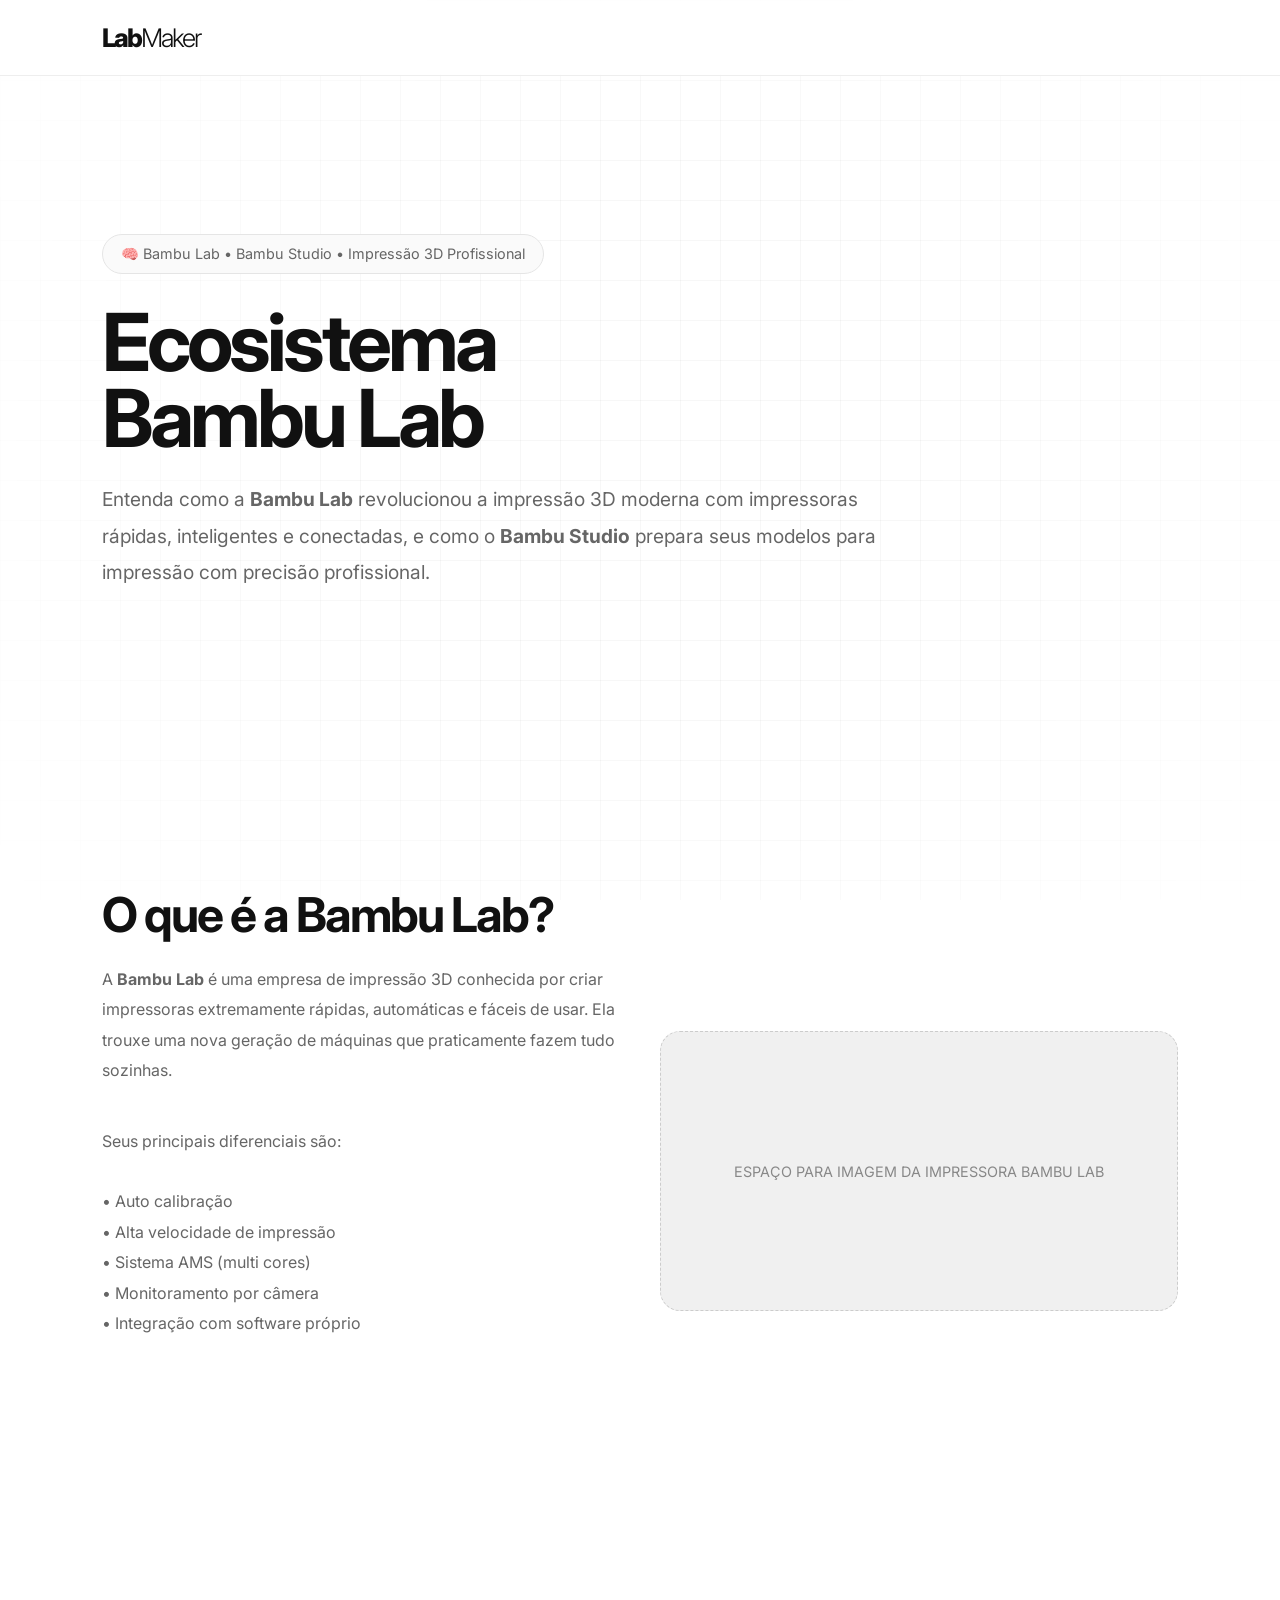
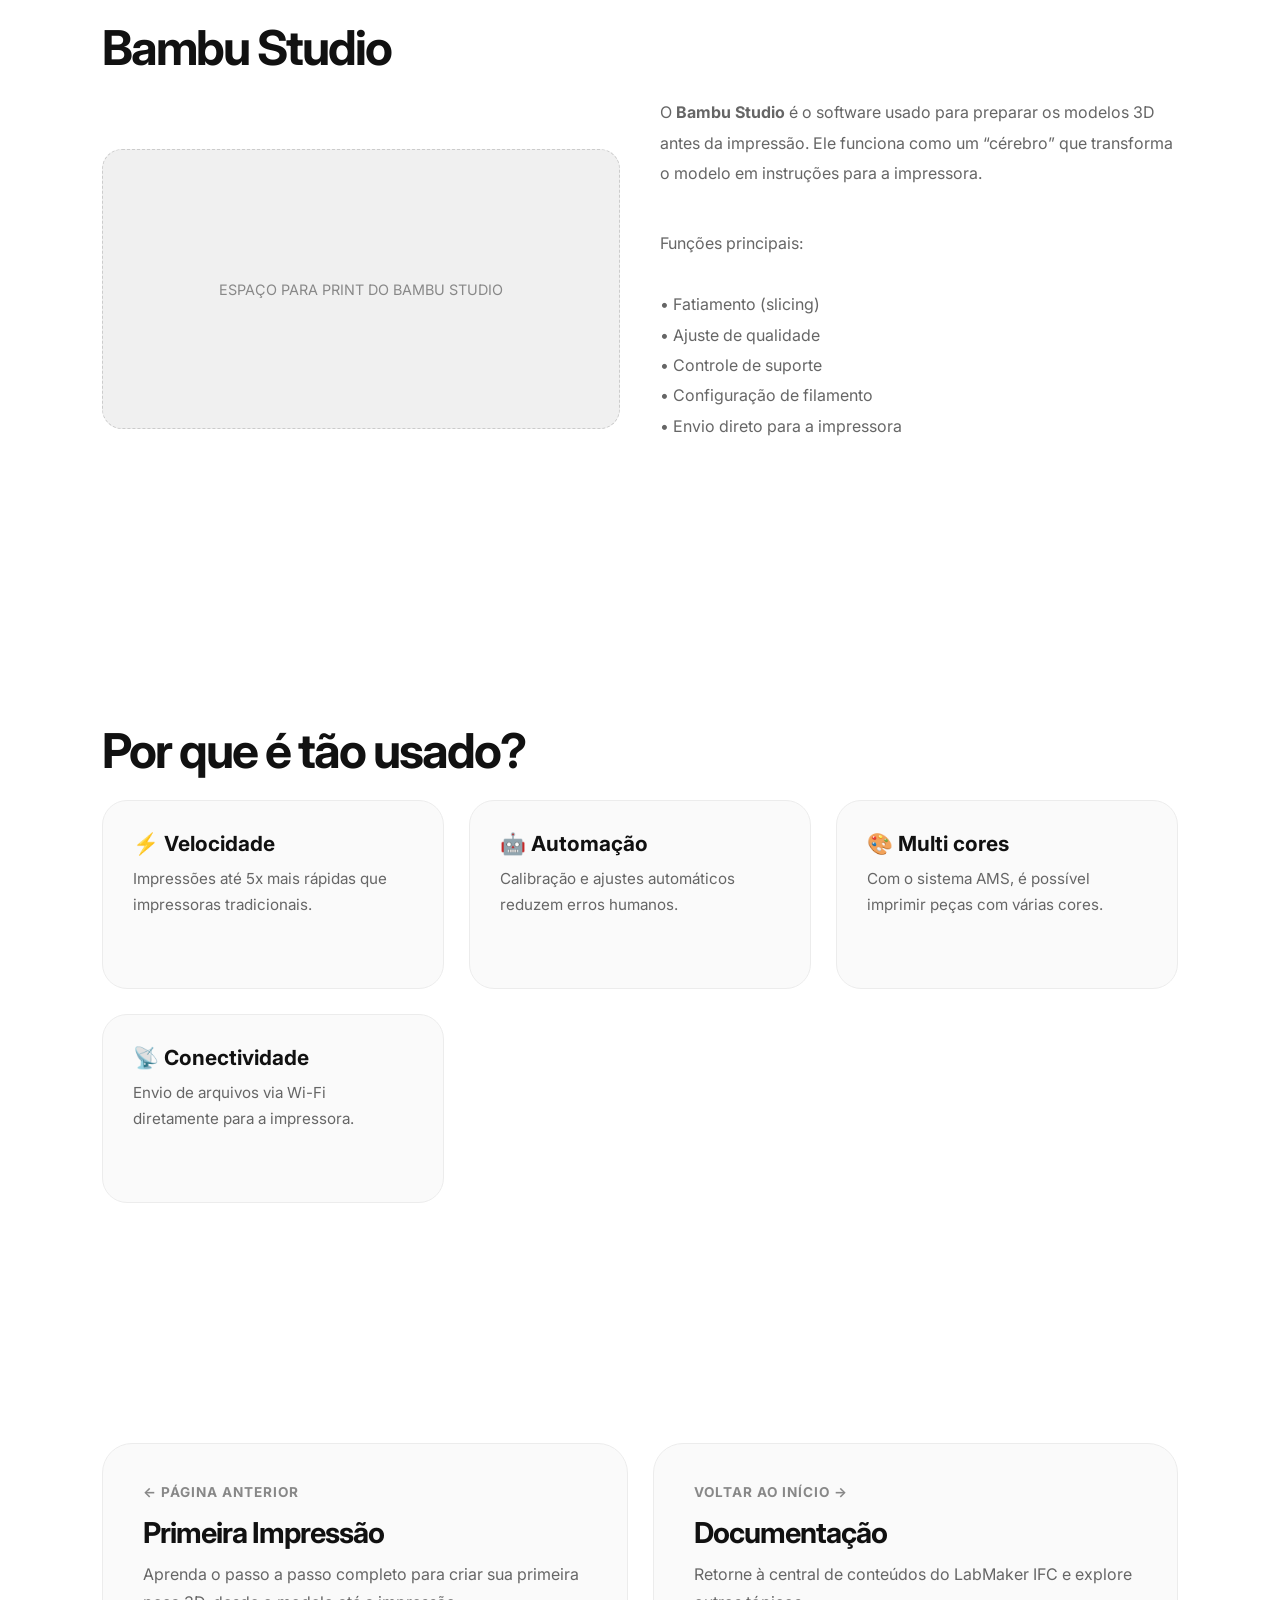
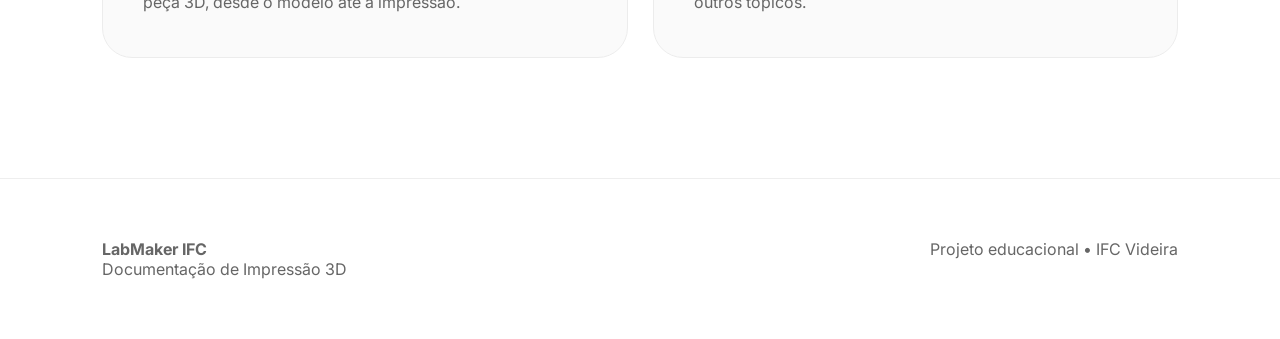
==== bambu-lab.html @ 79b23fcf "correções no labmaker" ====
<!doctype html>
<html lang="pt-BR">
  <head>
    <meta charset="UTF-8" />
    <meta name="viewport" content="width=device-width, initial-scale=1.0" />

    <title>Bambu Lab & Bambu Studio • Impressão 3D</title>

    <link rel="preconnect" href="https://fonts.googleapis.com" />
    <link rel="preconnect" href="https://fonts.gstatic.com" crossorigin />

    <link
      href="https://fonts.googleapis.com/css2?family=Inter:wght@300;400;500;600;700;800&display=swap"
      rel="stylesheet"
    />

    <style>
      * {
        margin: 0;
        padding: 0;
        box-sizing: border-box;
      }
      body {
        font-family: "Inter", sans-serif;
        background: #fff;
        color: #111;
        overflow-x: hidden;
      }

      .bg-grid {
        position: fixed;
        inset: 0;
        z-index: -2;
        background-image:
          linear-gradient(rgba(0, 0, 0, 0.03) 1px, transparent 1px),
          linear-gradient(90deg, rgba(0, 0, 0, 0.03) 1px, transparent 1px);
        background-size: 40px 40px;
        mask-image: radial-gradient(
          circle at center,
          black 35%,
          transparent 100%
        );
      }

      nav {
        position: fixed;
        top: 0;
        left: 0;
        width: 100%;
        padding: 22px 8%;
        display: flex;
        justify-content: space-between;
        align-items: center;
        background: rgba(255, 255, 255, 0.7);
        backdrop-filter: blur(12px);
        border-bottom: 1px solid #eee;
        z-index: 1000;
      }

      .logo {
        font-size: 1.6rem;
        font-weight: 800;
        letter-spacing: -2px;
      }

      .hero {
        min-height: 85vh;
        padding: 180px 8% 120px;
        display: flex;
        align-items: center;
      }

      .hero h1 {
        font-size: 5rem;
        line-height: 0.95;
        letter-spacing: -4px;
        margin-bottom: 25px;
      }

      .hero p {
        max-width: 800px;
        color: #666;
        line-height: 1.9;
        font-size: 1.2rem;
      }

      .tag {
        display: inline-flex;
        gap: 10px;
        padding: 10px 18px;
        border: 1px solid #e5e5e5;
        border-radius: 999px;
        margin-bottom: 30px;
        background: #fafafa;
        color: #666;
        font-size: 0.9rem;
      }

      .section {
        padding: 120px 8%;
      }

      .section h2 {
        font-size: 3rem;
        letter-spacing: -2px;
        margin-bottom: 20px;
      }

      .section p {
        color: #666;
        line-height: 1.9;
        max-width: 900px;
        margin-bottom: 40px;
      }

      .grid {
        display: grid;
        grid-template-columns: repeat(auto-fit, minmax(300px, 1fr));
        gap: 25px;
      }

      .card {
        padding: 30px;
        border-radius: 25px;
        background: #fafafa;
        border: 1px solid #ececec;
        transition: 0.3s;
      }

      .card:hover {
        transform: translateY(-6px);
        background: #fff;
        box-shadow: 0 15px 40px rgba(0, 0, 0, 0.05);
      }

      .card h3 {
        margin-bottom: 10px;
        font-size: 1.3rem;
      }

      .card p {
        color: #666;
        line-height: 1.7;
        font-size: 0.95rem;
      }

      .image-box {
        width: 100%;
        height: 280px;
        border-radius: 20px;
        background: #f0f0f0;
        border: 1px dashed #ccc;
        display: flex;
        align-items: center;
        justify-content: center;
        color: #888;
        margin: 25px 0;
        font-size: 0.9rem;
      }

      .split {
        display: grid;
        grid-template-columns: 1fr 1fr;
        gap: 40px;
        align-items: center;
      }

      /* ===== NAVIGATION SECTION ===== */

      .doc-navigation {
        padding: 120px 8%;
      }

      .nav-grid {
        display: grid;
        grid-template-columns: 1fr 1fr;
        gap: 25px;
      }

      .nav-card {
        padding: 40px;
        border-radius: 30px;
        background: #fafafa;
        border: 1px solid #ececec;
        transition: 0.35s;
        display: block;
      }

      .nav-card:hover {
        transform: translateY(-8px);
        background: #fff;
        box-shadow: 0 15px 40px rgba(0, 0, 0, 0.05);
      }

      .nav-label {
        font-size: 0.85rem;
        color: #888;
        font-weight: 700;
        letter-spacing: 1px;
        display: block;
        margin-bottom: 15px;
      }

      .nav-card h3 {
        font-size: 1.8rem;
        letter-spacing: -1px;
        margin-bottom: 10px;
      }

      .nav-card p {
        color: #666;
        line-height: 1.8;
      }

      a.nav-card {
        text-decoration: none;
        color: inherit;
      }

      footer {
        padding: 60px 8%;
        border-top: 1px solid #eee;
        color: #666;
        display: flex;
        justify-content: space-between;
        flex-wrap: wrap;
        gap: 20px;
      }

      @media (max-width: 900px) {
        .hero h1 {
          font-size: 3.5rem;
        }
        .split {
          grid-template-columns: 1fr;
        }
      }

      .logo {
        font-size: 1.6rem;
        font-weight: 800;
        letter-spacing: -2px;
      }

      .logo span {
        font-weight: 300; /* ou 400 se quiser menos diferença */
      }

      a {
        text-decoration: none;
        color: inherit;
      }

      nav a:hover {
        color: #666;
      }
    </style>
  </head>

  <body>
    <div class="bg-grid"></div>

    <nav>
      <a href="index.html"><div class="logo">Lab<span>Maker</span></div></a>
    </nav>

    <!-- HERO -->
    <section class="hero">
      <div>
        <div class="tag">
          🧠 Bambu Lab • Bambu Studio • Impressão 3D Profissional
        </div>

        <h1>
          Ecosistema<br />
          Bambu Lab
        </h1>

        <p>
          Entenda como a <strong>Bambu Lab</strong> revolucionou a impressão 3D
          moderna com impressoras rápidas, inteligentes e conectadas, e como o
          <strong>Bambu Studio</strong> prepara seus modelos para impressão com
          precisão profissional.
        </p>
      </div>
    </section>

    <!-- BAMBU LAB -->
    <section class="section">
      <h2>O que é a Bambu Lab?</h2>

      <div class="split">
        <div>
          <p>
            A <strong>Bambu Lab</strong> é uma empresa de impressão 3D conhecida
            por criar impressoras extremamente rápidas, automáticas e fáceis de
            usar. Ela trouxe uma nova geração de máquinas que praticamente fazem
            tudo sozinhas.
          </p>

          <p>
            Seus principais diferenciais são:
            <br /><br />
            • Auto calibração<br />
            • Alta velocidade de impressão<br />
            • Sistema AMS (multi cores)<br />
            • Monitoramento por câmera<br />
            • Integração com software próprio
          </p>
        </div>

        <div class="image-box">ESPAÇO PARA IMAGEM DA IMPRESSORA BAMBU LAB</div>
      </div>
    </section>

    <!-- BAMBU STUDIO -->
    <section class="section">
      <h2>Bambu Studio</h2>

      <div class="split">
        <div class="image-box">ESPAÇO PARA PRINT DO BAMBU STUDIO</div>

        <div>
          <p>
            O <strong>Bambu Studio</strong> é o software usado para preparar os
            modelos 3D antes da impressão. Ele funciona como um “cérebro” que
            transforma o modelo em instruções para a impressora.
          </p>

          <p>
            Funções principais:
            <br /><br />
            • Fatiamento (slicing)<br />
            • Ajuste de qualidade<br />
            • Controle de suporte<br />
            • Configuração de filamento<br />
            • Envio direto para a impressora
          </p>
        </div>
      </div>
    </section>

    <!-- FEATURES -->
    <section class="section">
      <h2>Por que é tão usado?</h2>

      <div class="grid">
        <div class="card">
          <h3>⚡ Velocidade</h3>
          <p>Impressões até 5x mais rápidas que impressoras tradicionais.</p>
        </div>

        <div class="card">
          <h3>🤖 Automação</h3>
          <p>Calibração e ajustes automáticos reduzem erros humanos.</p>
        </div>

        <div class="card">
          <h3>🎨 Multi cores</h3>
          <p>Com o sistema AMS, é possível imprimir peças com várias cores.</p>
        </div>

        <div class="card">
          <h3>📡 Conectividade</h3>
          <p>Envio de arquivos via Wi-Fi diretamente para a impressora.</p>
        </div>
      </div>
    </section>
    <!-- NAVIGATION -->

    <section class="doc-navigation">
      <div class="nav-grid">
        <a href="primeira-impressao.html" class="nav-card">
          <span class="nav-label">← PÁGINA ANTERIOR</span>

          <h3>Primeira Impressão</h3>

          <p>
            Aprenda o passo a passo completo para criar sua primeira peça 3D,
            desde o modelo até a impressão.
          </p>
        </a>

        <a href="documentacao.html" class="nav-card">
          <span class="nav-label">VOLTAR AO INÍCIO →</span>

          <h3>Documentação</h3>

          <p>
            Retorne à central de conteúdos do LabMaker IFC e explore outros
            tópicos.
          </p>
        </a>
      </div>
    </section>

    <!-- FOOTER -->
    <footer>
      <div>
        <strong>LabMaker IFC</strong><br />
        Documentação de Impressão 3D
      </div>

      <div>Projeto educacional • IFC Videira</div>
    </footer>
  </body>
</html>
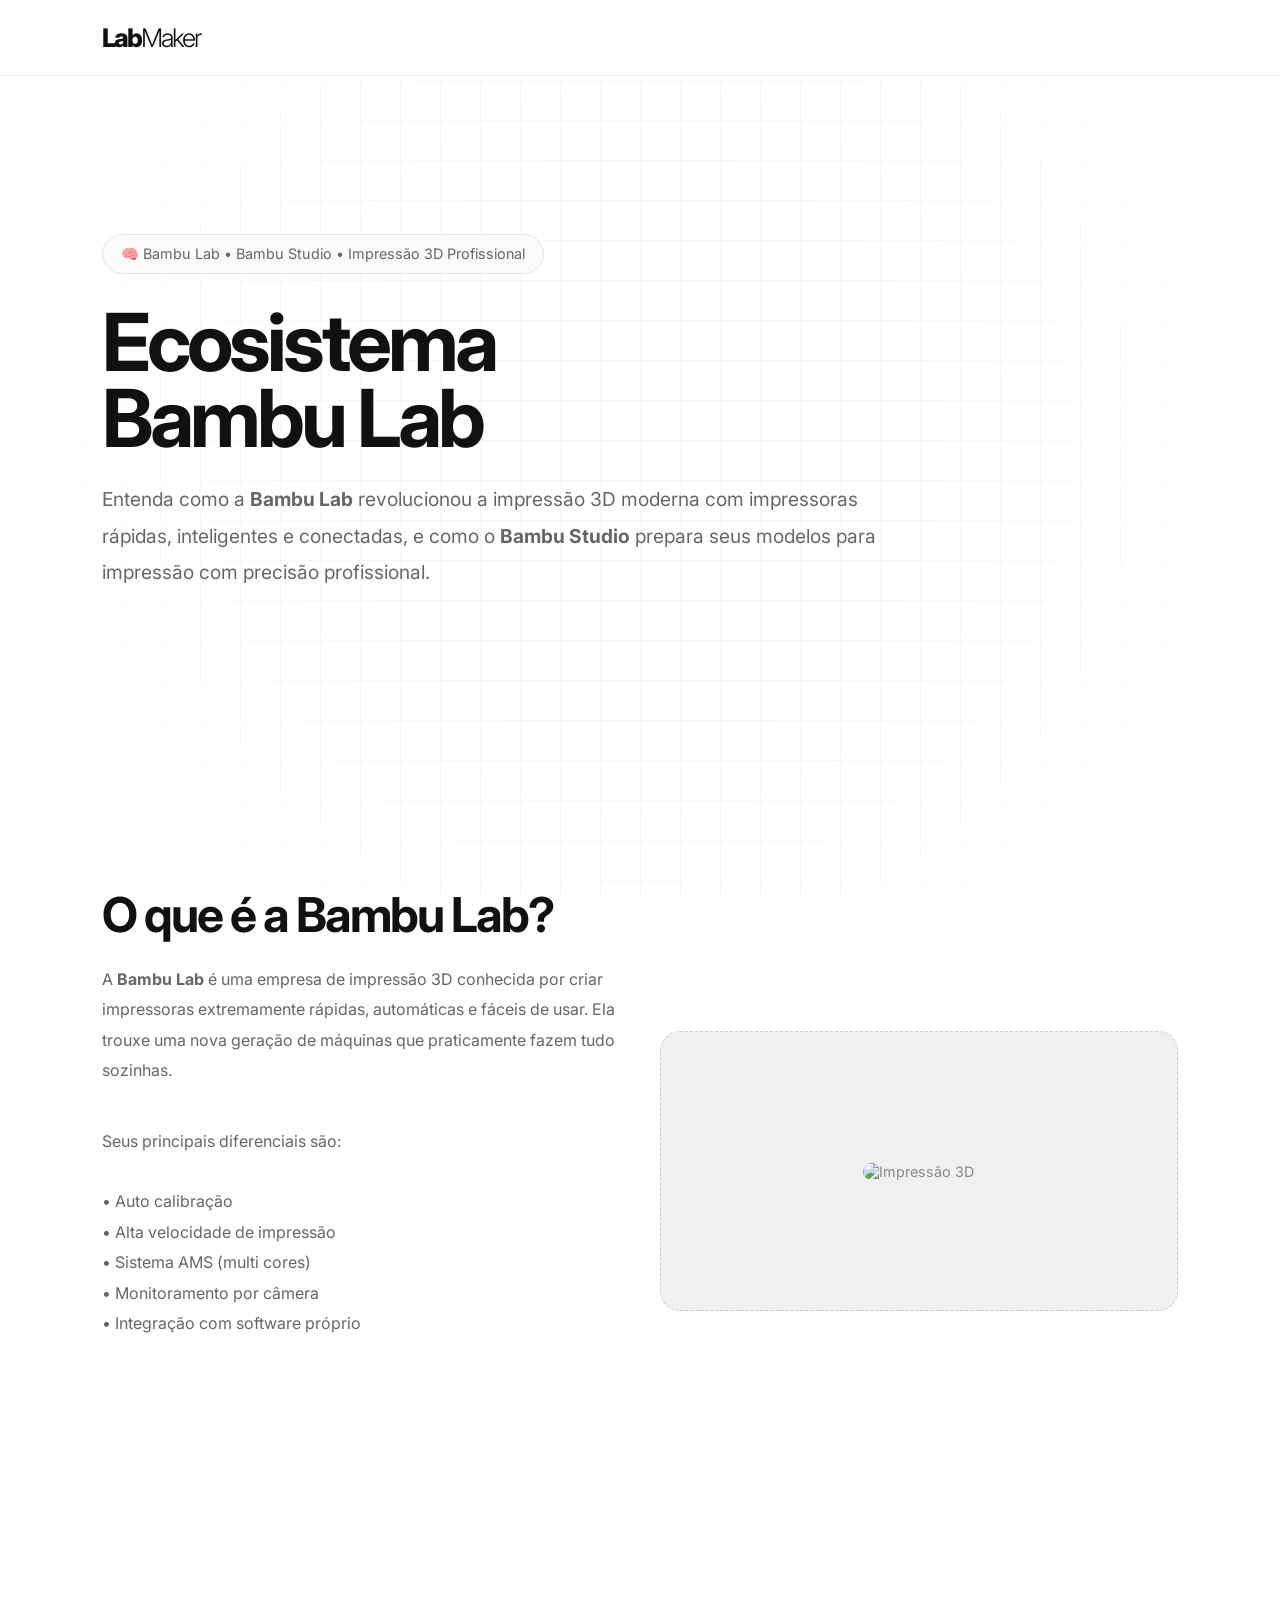
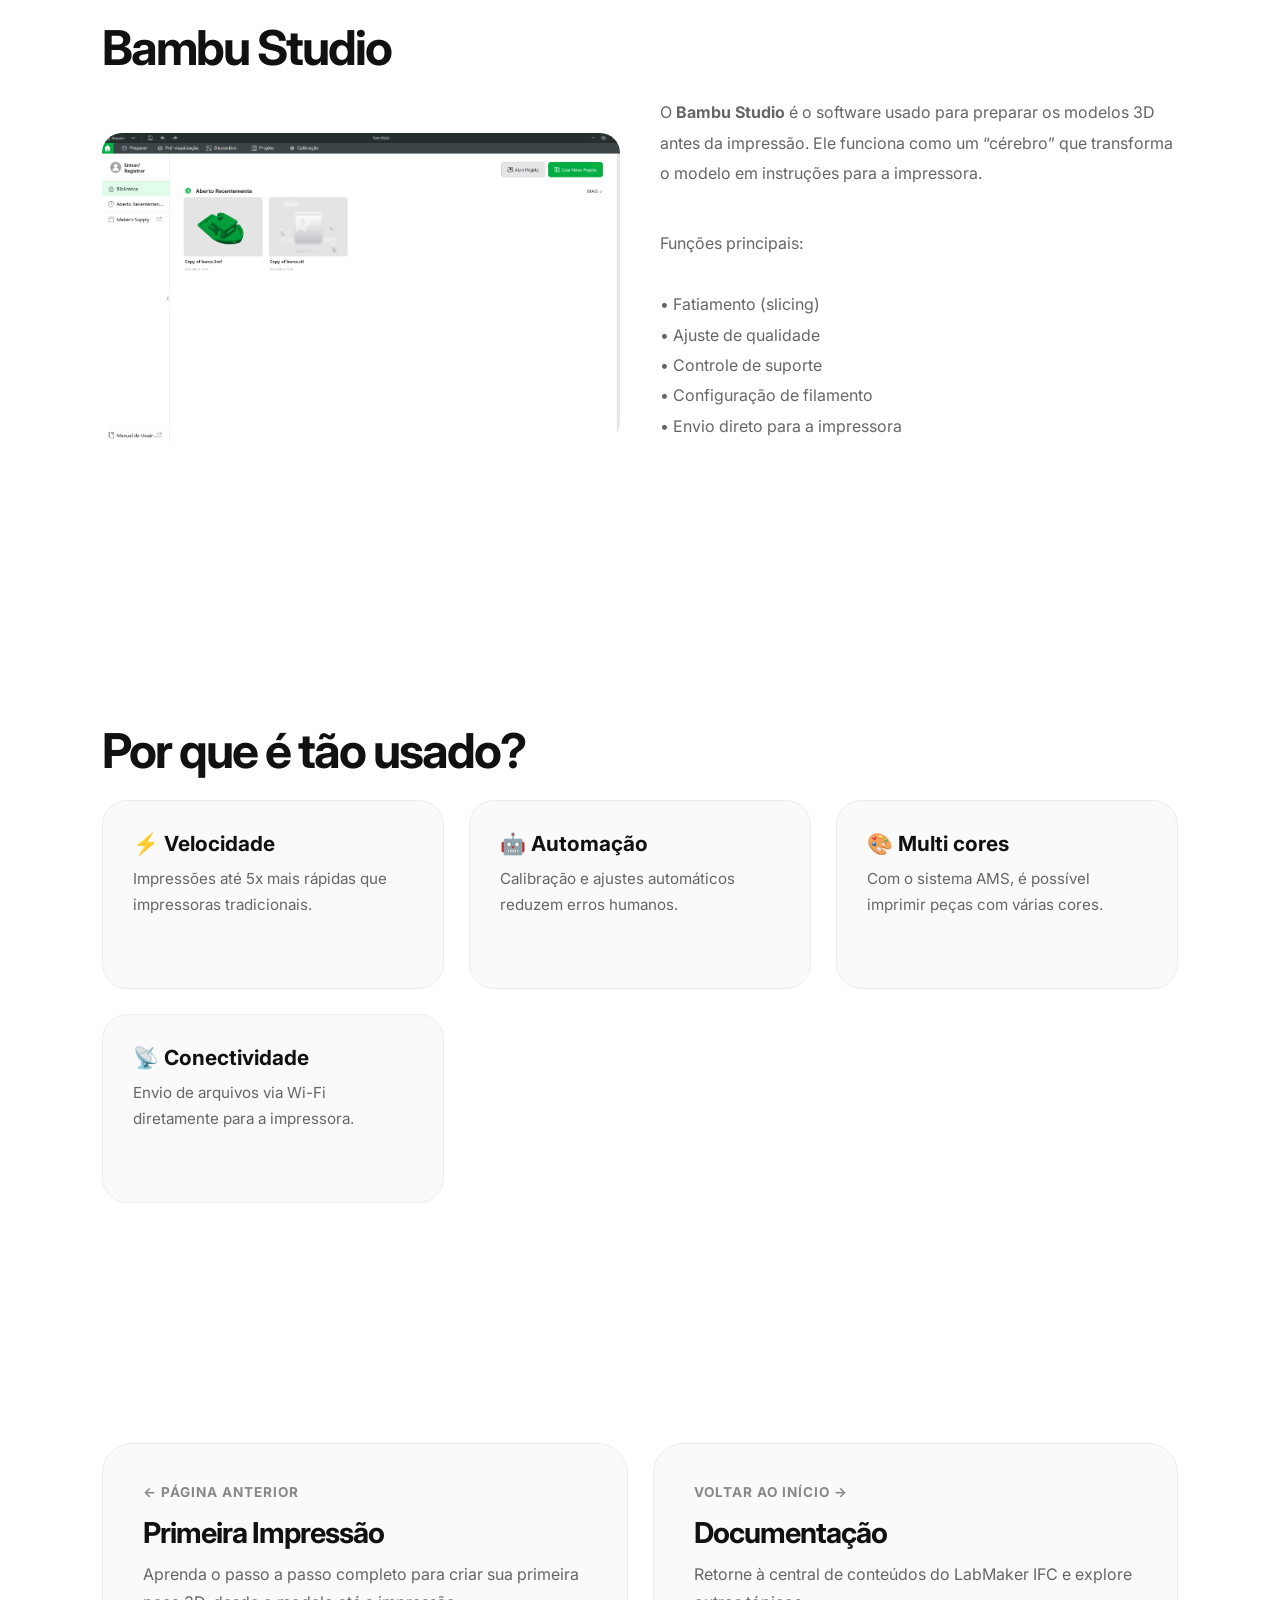
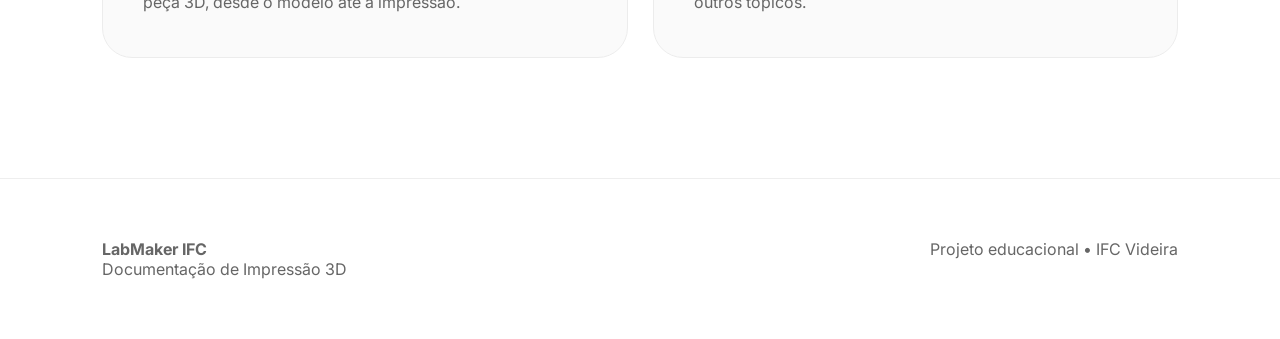
==== commit 06036865: "bambu-lab e primeira-impressao feitos" ====
--- a/bambu-lab.html
+++ b/bambu-lab.html
@@ -254,6 +254,12 @@
       nav a:hover {
         color: #666;
       }
+
+      img {
+        max-width: 100%;
+        border-radius: 20px;
+        object-fit: cover;
+      }
     </style>
   </head>
 
@@ -261,7 +267,9 @@
     <div class="bg-grid"></div>
 
     <nav>
-      <a href="index.html"><div class="logo">Lab<span>Maker</span></div></a>
+      <a href="index.html"
+        ><div class="logo">Lab<span>Maker</span></div></a
+      >
     </nav>
 
     <!-- HERO -->
@@ -309,7 +317,12 @@
           </p>
         </div>
 
-        <div class="image-box">ESPAÇO PARA IMAGEM DA IMPRESSORA BAMBU LAB</div>
+        <div class="image-box">
+          <img
+            src="https://portal.bblmw.com/x1/x1Series-main-bg-v1-sm.png?w=9000"
+            alt="Impressão 3D"
+          />
+        </div>
       </div>
     </section>
 
@@ -318,7 +331,7 @@
       <h2>Bambu Studio</h2>
 
       <div class="split">
-        <div class="image-box">ESPAÇO PARA PRINT DO BAMBU STUDIO</div>
+        <div><img src="assets/img/20.png" alt="Bambu Studio" /></div>
 
         <div>
           <p>
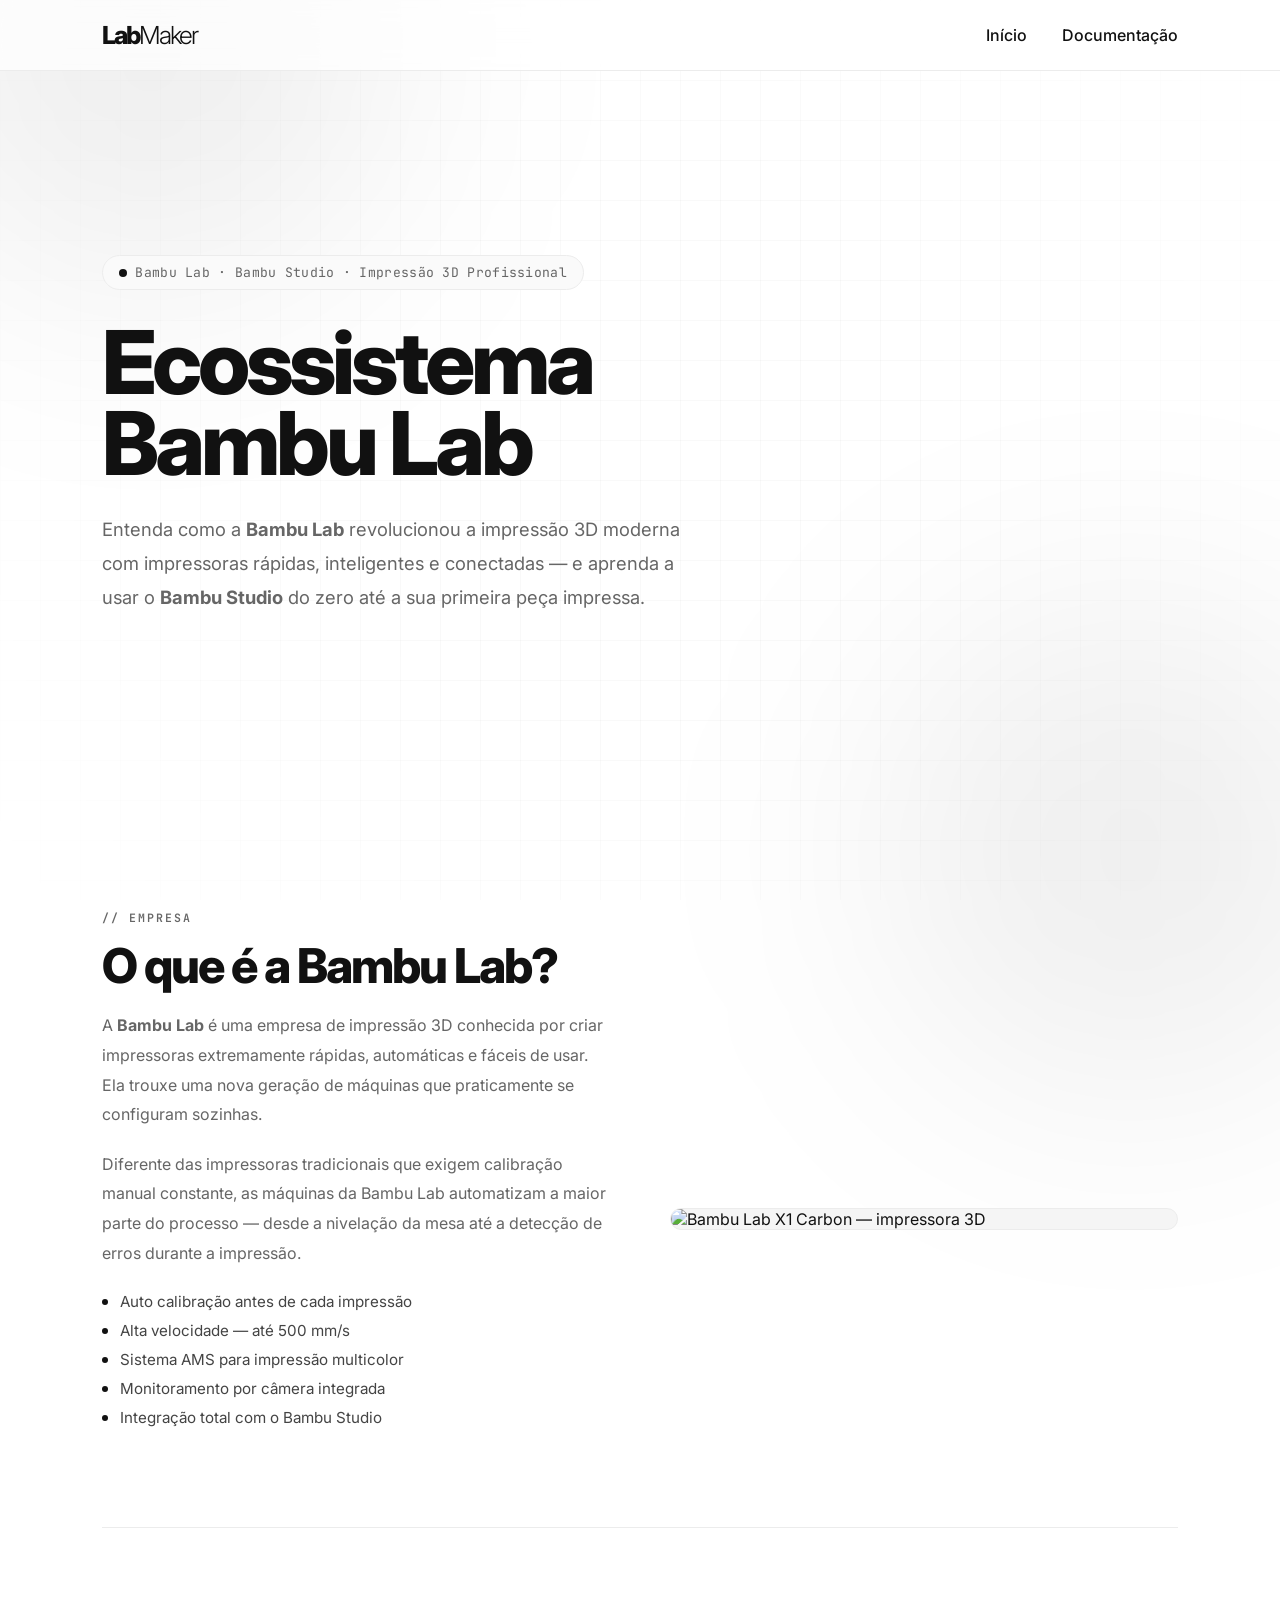
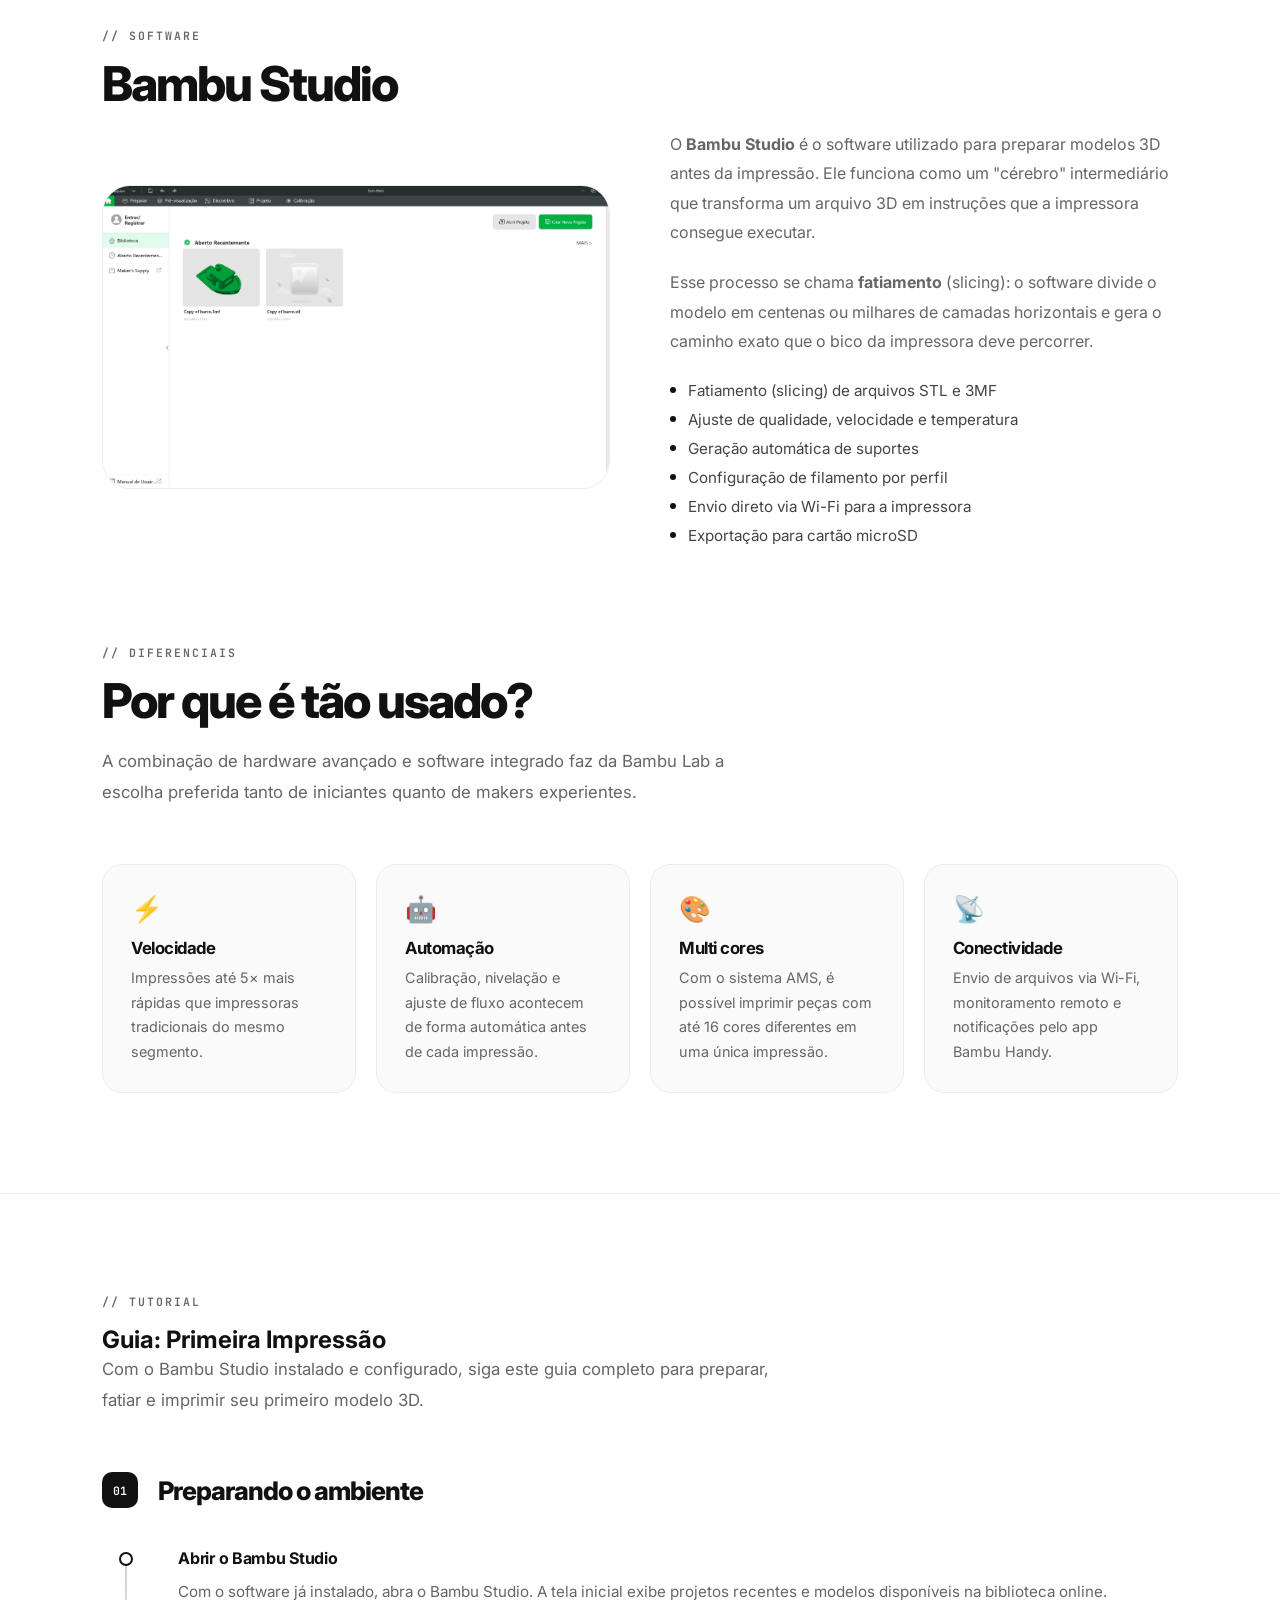
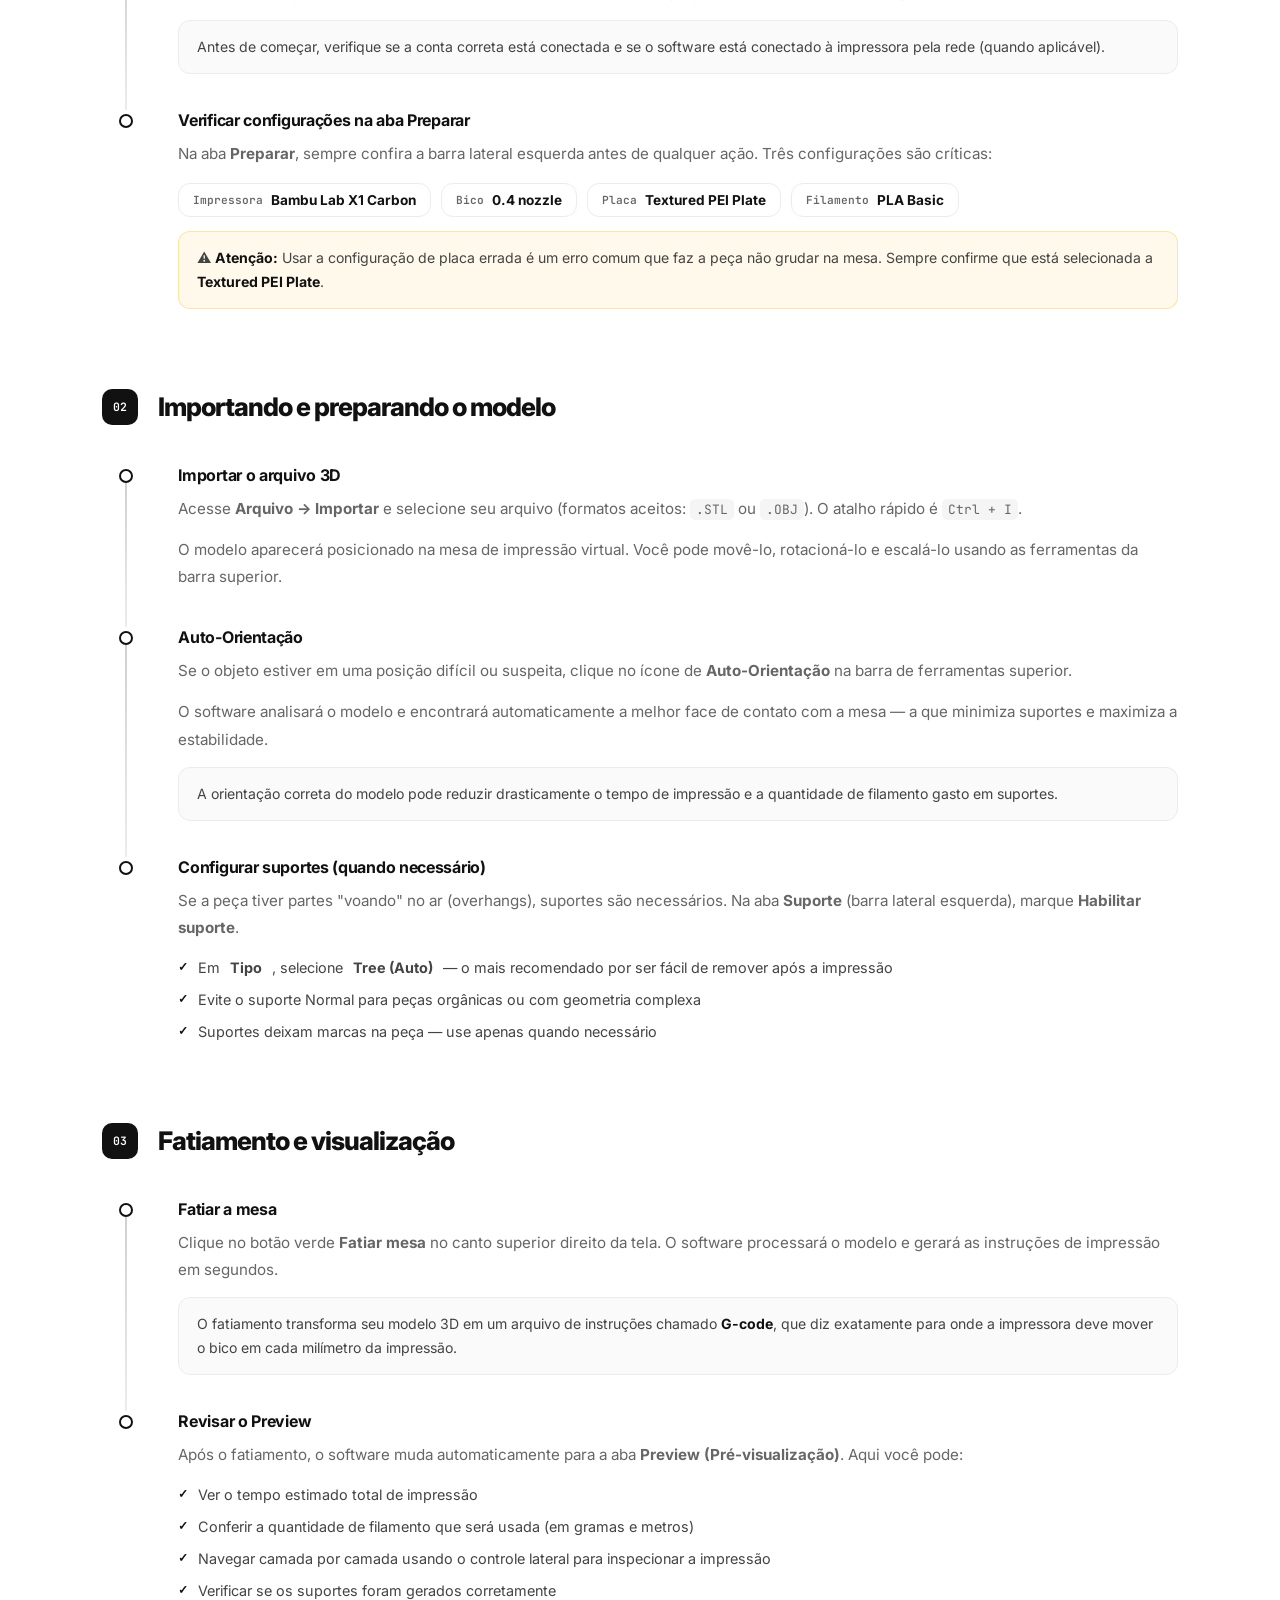
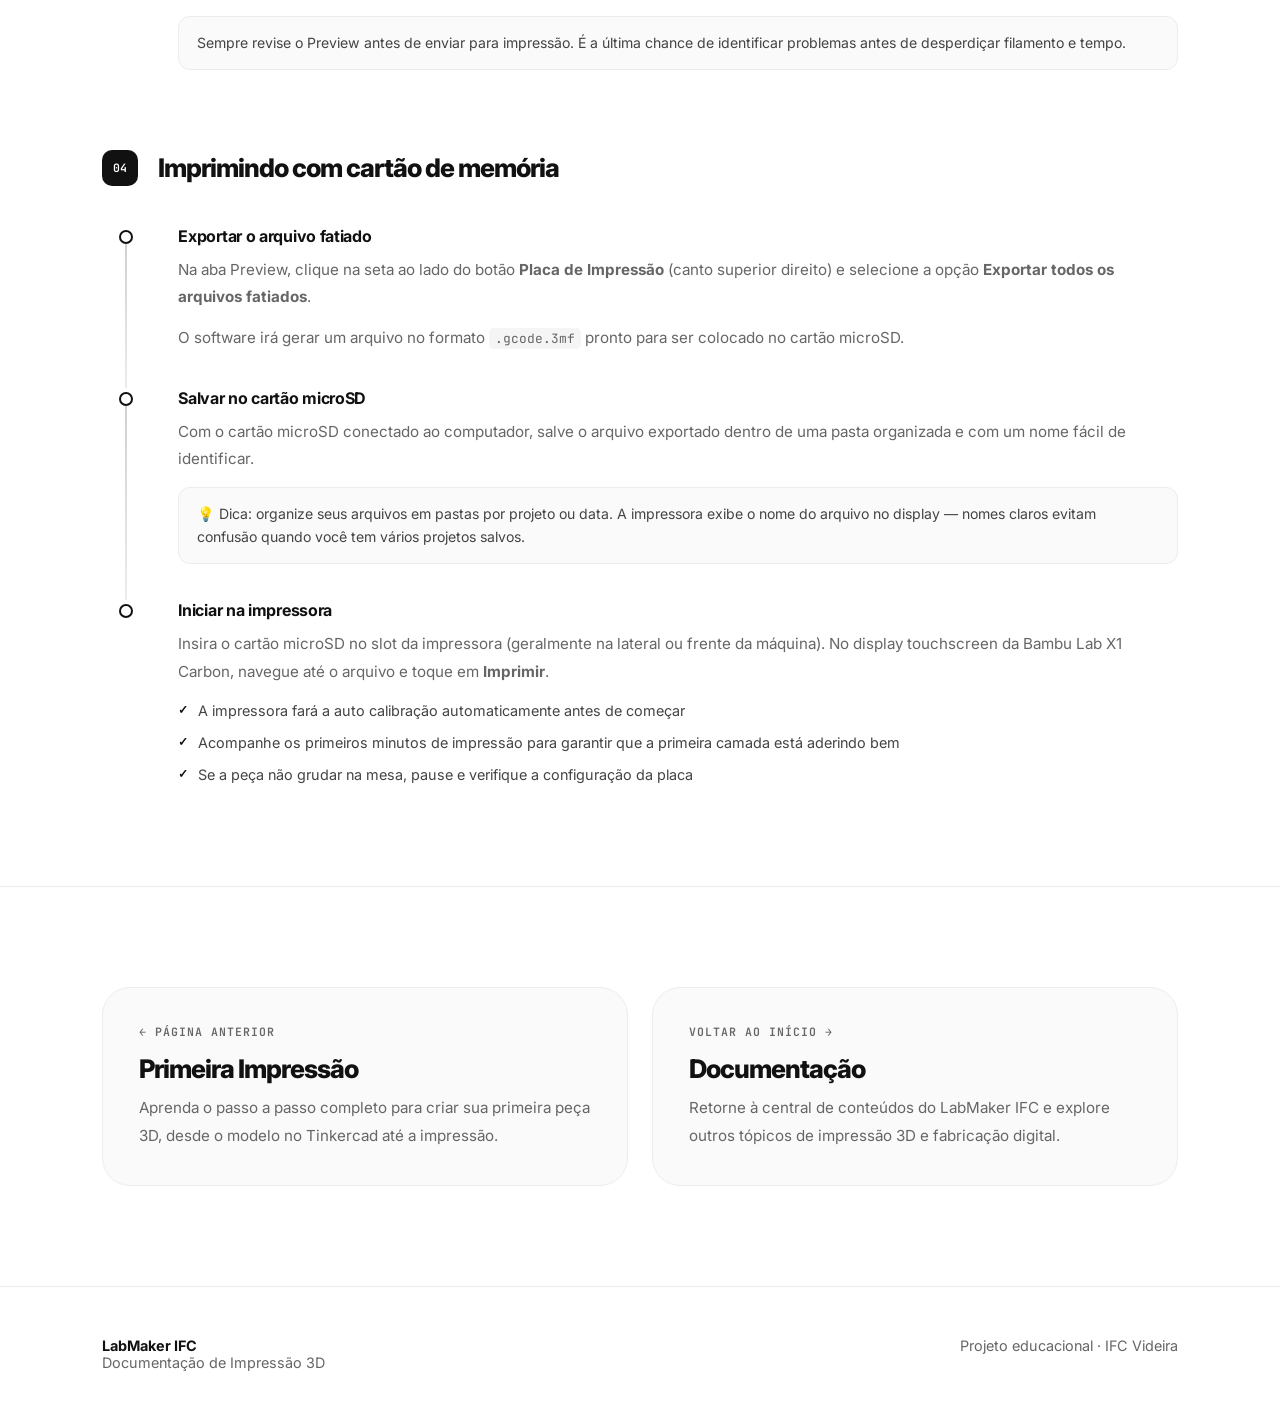
==== commit 7f93653f: "alterações na página bambu lab" ====
--- a/bambu-lab.html
+++ b/bambu-lab.html
@@ -3,405 +3,1057 @@
   <head>
     <meta charset="UTF-8" />
     <meta name="viewport" content="width=device-width, initial-scale=1.0" />
-
     <title>Bambu Lab & Bambu Studio • Impressão 3D</title>
 
     <link rel="preconnect" href="https://fonts.googleapis.com" />
     <link rel="preconnect" href="https://fonts.gstatic.com" crossorigin />
-
-    <link
-      href="https://fonts.googleapis.com/css2?family=Inter:wght@300;400;500;600;700;800&display=swap"
-      rel="stylesheet"
-    />
+    <link href="https://fonts.googleapis.com/css2?family=Inter:wght@300;400;500;600;700;800&family=JetBrains+Mono:wght@400;600&display=swap" rel="stylesheet" />
 
     <style>
-      * {
-        margin: 0;
-        padding: 0;
-        box-sizing: border-box;
-      }
+      :root {
+        --accent: #111;
+        --accent-dim: rgba(0, 0, 0, 0.05);
+        --accent-glow: rgba(0, 0, 0, 0.12);
+        --black: #0a0a0a;
+        --gray-900: #111;
+        --gray-700: #444;
+        --gray-500: #666;
+        --gray-300: #bbb;
+        --gray-100: #f5f5f5;
+        --gray-50: #fafafa;
+        --border: #ececec;
+        --white: #fff;
+        --radius-sm: 12px;
+        --radius-md: 20px;
+        --radius-lg: 28px;
+        --mono: 'JetBrains Mono', monospace;
+      }
+
+      * { margin: 0; padding: 0; box-sizing: border-box; }
+
       body {
-        font-family: "Inter", sans-serif;
-        background: #fff;
-        color: #111;
+        font-family: 'Inter', sans-serif;
+        background: var(--white);
+        color: var(--gray-900);
         overflow-x: hidden;
-      }
-
+        -webkit-font-smoothing: antialiased;
+      }
+
+      /* ─── BLUR CIRCLES ───────────────────────────── */
+      .blur-circle {
+        position: fixed;
+        width: 500px;
+        height: 500px;
+        border-radius: 50%;
+        background: #00000010;
+        filter: blur(120px);
+        z-index: -1;
+      }
+      .circle1 { top: -200px; left: -100px; }
+      .circle2 { bottom: -200px; right: -100px; }
+
+      /* ─── GRID BG ─────────────────────────────────── */
       .bg-grid {
         position: fixed;
         inset: 0;
         z-index: -2;
         background-image:
-          linear-gradient(rgba(0, 0, 0, 0.03) 1px, transparent 1px),
-          linear-gradient(90deg, rgba(0, 0, 0, 0.03) 1px, transparent 1px);
+          linear-gradient(rgba(0,0,0,0.025) 1px, transparent 1px),
+          linear-gradient(90deg, rgba(0,0,0,0.025) 1px, transparent 1px);
         background-size: 40px 40px;
-        mask-image: radial-gradient(
-          circle at center,
-          black 35%,
-          transparent 100%
-        );
-      }
-
+        mask-image: radial-gradient(circle at center, black 35%, transparent 100%);
+      }
+
+      /* ─── NAV ─────────────────────────────────────── */
       nav {
         position: fixed;
-        top: 0;
-        left: 0;
+        top: 0; left: 0;
         width: 100%;
-        padding: 22px 8%;
+        padding: 20px 8%;
         display: flex;
         justify-content: space-between;
         align-items: center;
-        background: rgba(255, 255, 255, 0.7);
-        backdrop-filter: blur(12px);
-        border-bottom: 1px solid #eee;
+        background: rgba(255,255,255,0.75);
+        backdrop-filter: blur(16px);
+        border-bottom: 1px solid var(--border);
         z-index: 1000;
       }
 
       .logo {
-        font-size: 1.6rem;
+        font-size: 1.55rem;
         font-weight: 800;
         letter-spacing: -2px;
-      }
-
+        text-decoration: none;
+        color: var(--gray-900);
+      }
+      .logo span { font-weight: 300; }
+
+      .nav-badge {
+        font-family: var(--mono);
+        font-size: 0.72rem;
+        font-weight: 600;
+        padding: 5px 12px;
+        border-radius: 999px;
+        background: var(--accent-dim);
+        color: var(--accent);
+        border: 1px solid var(--accent-glow);
+        letter-spacing: 0.5px;
+      }
+
+      /* ─── HERO ────────────────────────────────────── */
       .hero {
-        min-height: 85vh;
-        padding: 180px 8% 120px;
+        min-height: 90vh;
+        padding: 160px 8% 100px;
         display: flex;
         align-items: center;
+        position: relative;
+        overflow: hidden;
+      }
+
+      .hero-content { max-width: 780px; }
+
+      .eyebrow {
+        display: inline-flex;
+        align-items: center;
+        gap: 8px;
+        padding: 8px 16px;
+        border-radius: 999px;
+        border: 1px solid var(--border);
+        background: var(--gray-50);
+        font-size: 0.82rem;
+        color: var(--gray-500);
+        margin-bottom: 32px;
+        font-family: var(--mono);
+        letter-spacing: 0.3px;
+      }
+      .eyebrow-dot {
+        width: 8px; height: 8px;
+        border-radius: 50%;
+        background: #111;
       }
 
       .hero h1 {
-        font-size: 5rem;
-        line-height: 0.95;
+        font-size: clamp(3.2rem, 7vw, 5.5rem);
+        line-height: 0.92;
         letter-spacing: -4px;
-        margin-bottom: 25px;
+        margin-bottom: 28px;
+        font-weight: 800;
+      }
+
+      .hero h1 em {
+        font-style: normal;
+        color: var(--gray-900);
       }
 
       .hero p {
-        max-width: 800px;
-        color: #666;
-        line-height: 1.9;
-        font-size: 1.2rem;
-      }
-
-      .tag {
-        display: inline-flex;
-        gap: 10px;
-        padding: 10px 18px;
-        border: 1px solid #e5e5e5;
-        border-radius: 999px;
-        margin-bottom: 30px;
-        background: #fafafa;
-        color: #666;
-        font-size: 0.9rem;
-      }
-
+        color: var(--gray-500);
+        line-height: 1.85;
+        font-size: 1.15rem;
+        max-width: 580px;
+      }
+
+      .hero-accent-line { display: none; }
+
+      /* ─── SECTIONS ────────────────────────────────── */
       .section {
-        padding: 120px 8%;
+        padding: 100px 8%;
+      }
+
+      .section-label {
+        font-family: var(--mono);
+        font-size: 0.72rem;
+        font-weight: 600;
+        letter-spacing: 2px;
+        text-transform: uppercase;
+        color: var(--gray-500);
+        margin-bottom: 16px;
+        display: block;
       }
 
       .section h2 {
-        font-size: 3rem;
+        font-size: clamp(2rem, 4vw, 3rem);
         letter-spacing: -2px;
         margin-bottom: 20px;
-      }
-
-      .section p {
-        color: #666;
-        line-height: 1.9;
-        max-width: 900px;
-        margin-bottom: 40px;
-      }
-
-      .grid {
-        display: grid;
-        grid-template-columns: repeat(auto-fit, minmax(300px, 1fr));
-        gap: 25px;
-      }
-
-      .card {
-        padding: 30px;
-        border-radius: 25px;
-        background: #fafafa;
-        border: 1px solid #ececec;
-        transition: 0.3s;
-      }
-
-      .card:hover {
-        transform: translateY(-6px);
-        background: #fff;
-        box-shadow: 0 15px 40px rgba(0, 0, 0, 0.05);
-      }
-
-      .card h3 {
-        margin-bottom: 10px;
-        font-size: 1.3rem;
-      }
-
-      .card p {
-        color: #666;
-        line-height: 1.7;
-        font-size: 0.95rem;
-      }
-
-      .image-box {
-        width: 100%;
-        height: 280px;
-        border-radius: 20px;
-        background: #f0f0f0;
-        border: 1px dashed #ccc;
-        display: flex;
-        align-items: center;
-        justify-content: center;
-        color: #888;
-        margin: 25px 0;
-        font-size: 0.9rem;
-      }
-
+        font-weight: 800;
+        line-height: 1.05;
+      }
+
+      .section > p,
+      .section-intro {
+        color: var(--gray-500);
+        line-height: 1.85;
+        max-width: 680px;
+        margin-bottom: 56px;
+        font-size: 1.05rem;
+      }
+
+      /* ─── SPLIT LAYOUT ────────────────────────────── */
       .split {
         display: grid;
         grid-template-columns: 1fr 1fr;
-        gap: 40px;
+        gap: 60px;
         align-items: center;
       }
 
-      /* ===== NAVIGATION SECTION ===== */
-
+      .split-text p {
+        color: var(--gray-500);
+        line-height: 1.85;
+        margin-bottom: 20px;
+        font-size: 1rem;
+      }
+
+      .split-text p:last-child { margin-bottom: 0; }
+
+      .feature-list {
+        list-style: none;
+        margin-top: 24px;
+        display: flex;
+        flex-direction: column;
+        gap: 10px;
+      }
+
+      .feature-list li {
+        display: flex;
+        align-items: center;
+        gap: 12px;
+        font-size: 0.95rem;
+        color: var(--gray-700);
+      }
+
+      .feature-list li::before {
+        content: '';
+        width: 6px;
+        height: 6px;
+        border-radius: 50%;
+        background: #111;
+        flex-shrink: 0;
+      }
+
+      /* ─── IMAGE BOX ───────────────────────────────── */
+      .img-frame {
+        border-radius: var(--radius-lg);
+        overflow: hidden;
+        border: 1px solid var(--border);
+        background: var(--gray-100);
+      }
+
+      .img-frame img {
+        width: 100%;
+        height: auto;
+        display: block;
+        border-radius: 0;
+        object-fit: cover;
+      }
+
+      .img-placeholder {
+        width: 100%;
+        height: 280px;
+        display: flex;
+        align-items: center;
+        justify-content: center;
+        color: var(--gray-300);
+        font-family: var(--mono);
+        font-size: 0.8rem;
+      }
+
+      /* ─── FEATURE CARDS ───────────────────────────── */
+      .grid-4 {
+        display: grid;
+        grid-template-columns: repeat(auto-fit, minmax(220px, 1fr));
+        gap: 20px;
+      }
+
+      .card {
+        padding: 28px;
+        border-radius: var(--radius-md);
+        background: var(--gray-50);
+        border: 1px solid var(--border);
+        transition: transform 0.25s, box-shadow 0.25s, background 0.25s;
+      }
+
+      .card:hover {
+        transform: translateY(-5px);
+        background: var(--white);
+        box-shadow: 0 12px 40px rgba(0,0,0,0.06);
+      }
+
+      .card-icon {
+        font-size: 1.6rem;
+        margin-bottom: 14px;
+        display: block;
+      }
+
+      .card h3 {
+        font-size: 1.05rem;
+        font-weight: 700;
+        margin-bottom: 8px;
+        letter-spacing: -0.5px;
+      }
+
+      .card p {
+        color: var(--gray-500);
+        line-height: 1.7;
+        font-size: 0.9rem;
+      }
+
+      /* ─── DIVIDER ─────────────────────────────────── */
+      .divider {
+        height: 1px;
+        background: var(--border);
+        margin: 0 8%;
+      }
+
+      /* ─────────────────────────────────────────────── */
+      /* ─── GUIA PASSO A PASSO ─────────────────────── */
+      /* ─────────────────────────────────────────────── */
+
+      .guide-section {
+        padding: 100px 8%;
+        background: var(--white);
+        border-top: 1px solid var(--border);
+        border-bottom: 1px solid var(--border);
+      }
+
+      /* Phases: 1. Preparar / 2. Importar / 3. Fatiar / 4. Imprimir */
+      .guide-phase {
+        margin-bottom: 80px;
+      }
+      .guide-phase:last-child { margin-bottom: 0; }
+
+      .phase-header {
+        display: flex;
+        align-items: center;
+        gap: 20px;
+        margin-bottom: 40px;
+      }
+
+      .phase-number {
+        font-family: var(--mono);
+        font-size: 0.72rem;
+        font-weight: 600;
+        color: var(--white);
+        background: #111;
+        width: 36px;
+        height: 36px;
+        border-radius: 10px;
+        display: flex;
+        align-items: center;
+        justify-content: center;
+        flex-shrink: 0;
+        letter-spacing: 0;
+      }
+
+      .phase-header h3 {
+        font-size: 1.6rem;
+        font-weight: 800;
+        letter-spacing: -1px;
+      }
+
+      /* Steps inside a phase */
+      .steps-container {
+        display: flex;
+        flex-direction: column;
+        gap: 0;
+      }
+
+      .step {
+        display: grid;
+        grid-template-columns: 48px 1fr;
+        gap: 0 28px;
+        position: relative;
+      }
+
+      /* Vertical connector line */
+      .step-line {
+        display: flex;
+        flex-direction: column;
+        align-items: center;
+      }
+
+      .step-dot {
+        width: 14px;
+        height: 14px;
+        border-radius: 50%;
+        background: var(--white);
+        border: 2px solid #111;
+        flex-shrink: 0;
+        margin-top: 4px;
+        position: relative;
+        z-index: 1;
+      }
+
+      .step-connector {
+        width: 2px;
+        flex: 1;
+        background: linear-gradient(to bottom, #d0d0d0, var(--border));
+        min-height: 40px;
+      }
+
+      .step:last-child .step-connector { display: none; }
+
+      .step-body {
+        padding-bottom: 36px;
+      }
+
+      .step:last-child .step-body { padding-bottom: 0; }
+
+      .step-body h4 {
+        font-size: 1rem;
+        font-weight: 700;
+        margin-bottom: 10px;
+        letter-spacing: -0.3px;
+        color: var(--gray-900);
+      }
+
+      .step-body p {
+        color: var(--gray-500);
+        line-height: 1.8;
+        font-size: 0.95rem;
+        margin-bottom: 14px;
+      }
+
+      .step-body p:last-child { margin-bottom: 0; }
+
+      /* Info callout inside step */
+      .callout {
+        background: #fafafa;
+        border: 1px solid var(--border);
+        border-radius: var(--radius-sm);
+        padding: 14px 18px;
+        margin-top: 14px;
+        font-size: 0.88rem;
+        color: var(--gray-700);
+        line-height: 1.7;
+      }
+
+      .callout strong { color: var(--gray-900); }
+
+      /* Warning callout */
+      .callout-warn {
+        background: rgba(255, 180, 0, 0.08);
+        border-color: rgba(255, 180, 0, 0.3);
+      }
+
+      /* Check list inside step */
+      .check-list {
+        list-style: none;
+        margin-top: 14px;
+        display: flex;
+        flex-direction: column;
+        gap: 9px;
+      }
+
+      .check-list li {
+        display: flex;
+        align-items: flex-start;
+        gap: 10px;
+        font-size: 0.9rem;
+        color: var(--gray-700);
+        line-height: 1.6;
+      }
+
+      .check-list li::before {
+        content: '✓';
+        font-family: var(--mono);
+        font-size: 0.75rem;
+        color: #111;
+        font-weight: 700;
+        margin-top: 2px;
+        flex-shrink: 0;
+      }
+
+      /* Screenshot frame inside step */
+      .screenshot {
+        margin-top: 18px;
+        border-radius: var(--radius-md);
+        overflow: hidden;
+        border: 1px solid var(--border);
+        background: var(--gray-100);
+      }
+
+      .screenshot img {
+        width: 100%;
+        height: auto;
+        display: block;
+        border-radius: 0;
+      }
+
+      .screenshot-caption {
+        padding: 10px 16px;
+        font-family: var(--mono);
+        font-size: 0.72rem;
+        color: var(--gray-500);
+        border-top: 1px solid var(--border);
+        background: var(--white);
+      }
+
+      /* Config badge row */
+      .config-row {
+        display: flex;
+        flex-wrap: wrap;
+        gap: 10px;
+        margin-top: 16px;
+      }
+
+      .config-badge {
+        display: flex;
+        align-items: center;
+        gap: 8px;
+        padding: 8px 14px;
+        border-radius: var(--radius-sm);
+        background: var(--white);
+        border: 1px solid var(--border);
+        font-size: 0.85rem;
+      }
+
+      .config-badge .badge-label {
+        font-family: var(--mono);
+        font-size: 0.7rem;
+        color: var(--gray-500);
+        font-weight: 600;
+      }
+
+      .config-badge .badge-value {
+        font-weight: 700;
+        color: var(--gray-900);
+        font-size: 0.85rem;
+      }
+
+      /* ─── NAVIGATION ──────────────────────────────── */
       .doc-navigation {
-        padding: 120px 8%;
+        padding: 100px 8%;
       }
 
       .nav-grid {
         display: grid;
         grid-template-columns: 1fr 1fr;
-        gap: 25px;
+        gap: 24px;
       }
 
       .nav-card {
-        padding: 40px;
-        border-radius: 30px;
-        background: #fafafa;
-        border: 1px solid #ececec;
-        transition: 0.35s;
+        padding: 36px;
+        border-radius: var(--radius-lg);
+        background: var(--gray-50);
+        border: 1px solid var(--border);
+        transition: transform 0.3s, box-shadow 0.3s, background 0.3s;
         display: block;
+        text-decoration: none;
+        color: inherit;
       }
 
       .nav-card:hover {
-        transform: translateY(-8px);
-        background: #fff;
-        box-shadow: 0 15px 40px rgba(0, 0, 0, 0.05);
+        transform: translateY(-6px);
+        background: var(--white);
+        box-shadow: 0 14px 40px rgba(0,0,0,0.06);
       }
 
       .nav-label {
-        font-size: 0.85rem;
-        color: #888;
-        font-weight: 700;
+        font-family: var(--mono);
+        font-size: 0.72rem;
+        color: var(--gray-500);
+        font-weight: 600;
         letter-spacing: 1px;
         display: block;
-        margin-bottom: 15px;
+        margin-bottom: 14px;
+        text-transform: uppercase;
       }
 
       .nav-card h3 {
-        font-size: 1.8rem;
+        font-size: 1.6rem;
         letter-spacing: -1px;
         margin-bottom: 10px;
+        font-weight: 800;
       }
 
       .nav-card p {
-        color: #666;
+        color: var(--gray-500);
         line-height: 1.8;
-      }
-
-      a.nav-card {
-        text-decoration: none;
-        color: inherit;
-      }
-
+        font-size: 0.95rem;
+      }
+
+      /* ─── FOOTER ──────────────────────────────────── */
       footer {
-        padding: 60px 8%;
-        border-top: 1px solid #eee;
-        color: #666;
+        padding: 50px 8%;
+        border-top: 1px solid var(--border);
+        color: var(--gray-500);
         display: flex;
         justify-content: space-between;
         flex-wrap: wrap;
         gap: 20px;
-      }
-
+        font-size: 0.9rem;
+      }
+
+      footer strong { color: var(--gray-900); }
+
+      /* ─── RESPONSIVE ──────────────────────────────── */
       @media (max-width: 900px) {
-        .hero h1 {
-          font-size: 3.5rem;
-        }
-        .split {
-          grid-template-columns: 1fr;
-        }
-      }
-
-      .logo {
-        font-size: 1.6rem;
-        font-weight: 800;
-        letter-spacing: -2px;
-      }
-
-      .logo span {
-        font-weight: 300; /* ou 400 se quiser menos diferença */
-      }
-
-      a {
-        text-decoration: none;
-        color: inherit;
-      }
-
-      nav a:hover {
-        color: #666;
-      }
-
-      img {
-        max-width: 100%;
-        border-radius: 20px;
-        object-fit: cover;
+        .split { grid-template-columns: 1fr; gap: 36px; }
+        .nav-grid { grid-template-columns: 1fr; }
+        .hero h1 { letter-spacing: -2px; }
+        .config-row { flex-direction: column; }
+      }
+
+      @media (max-width: 600px) {
+        nav { padding: 16px 5%; }
+        .hero { padding: 120px 5% 80px; }
+        .section, .guide-section, .doc-navigation { padding: 70px 5%; }
+        .divider { margin: 0 5%; }
+        footer { padding: 40px 5%; }
       }
     </style>
   </head>
 
   <body>
     <div class="bg-grid"></div>
-
+    <div class="blur-circle circle1"></div>
+    <div class="blur-circle circle2"></div>
+
+    <!-- NAV -->
     <nav>
-      <a href="index.html"
-        ><div class="logo">Lab<span>Maker</span></div></a
-      >
+      <a href="index.html" class="logo">Lab<span>Maker</span></a>
+      <ul style="display:flex;gap:35px;list-style:none;">
+        <li><a href="index.html" style="text-decoration:none;color:#111;font-weight:500;transition:0.3s;" onmouseover="this.style.color='#666'" onmouseout="this.style.color='#111'">Início</a></li>
+        <li><a href="documentacao.html" style="text-decoration:none;color:#111;font-weight:500;transition:0.3s;" onmouseover="this.style.color='#666'" onmouseout="this.style.color='#111'">Documentação</a></li>
+      </ul>
     </nav>
 
-    <!-- HERO -->
+    <!-- ═══════════════════════════════════════════════
+         HERO
+    ═══════════════════════════════════════════════ -->
     <section class="hero">
-      <div>
-        <div class="tag">
-          🧠 Bambu Lab • Bambu Studio • Impressão 3D Profissional
+      <div class="hero-content">
+        <div class="eyebrow">
+          <span class="eyebrow-dot"></span>
+          Bambu Lab · Bambu Studio · Impressão 3D Profissional
         </div>
 
         <h1>
-          Ecosistema<br />
-          Bambu Lab
+          Ecossistema<br />
+          <em>Bambu Lab</em>
         </h1>
 
         <p>
-          Entenda como a <strong>Bambu Lab</strong> revolucionou a impressão 3D
-          moderna com impressoras rápidas, inteligentes e conectadas, e como o
-          <strong>Bambu Studio</strong> prepara seus modelos para impressão com
-          precisão profissional.
+          Entenda como a <strong>Bambu Lab</strong> revolucionou a impressão 3D moderna
+          com impressoras rápidas, inteligentes e conectadas — e aprenda a usar o
+          <strong>Bambu Studio</strong> do zero até a sua primeira peça impressa.
         </p>
       </div>
+      <div class="hero-accent-line"></div>
     </section>
 
-    <!-- BAMBU LAB -->
+    <!-- ═══════════════════════════════════════════════
+         O QUE É A BAMBU LAB
+    ═══════════════════════════════════════════════ -->
     <section class="section">
+      <span class="section-label">// empresa</span>
       <h2>O que é a Bambu Lab?</h2>
 
       <div class="split">
-        <div>
+        <div class="split-text">
           <p>
-            A <strong>Bambu Lab</strong> é uma empresa de impressão 3D conhecida
-            por criar impressoras extremamente rápidas, automáticas e fáceis de
-            usar. Ela trouxe uma nova geração de máquinas que praticamente fazem
-            tudo sozinhas.
+            A <strong>Bambu Lab</strong> é uma empresa de impressão 3D conhecida por criar
+            impressoras extremamente rápidas, automáticas e fáceis de usar. Ela trouxe uma
+            nova geração de máquinas que praticamente se configuram sozinhas.
           </p>
-
           <p>
-            Seus principais diferenciais são:
-            <br /><br />
-            • Auto calibração<br />
-            • Alta velocidade de impressão<br />
-            • Sistema AMS (multi cores)<br />
-            • Monitoramento por câmera<br />
-            • Integração com software próprio
+            Diferente das impressoras tradicionais que exigem calibração manual constante,
+            as máquinas da Bambu Lab automatizam a maior parte do processo — desde a
+            nivelação da mesa até a detecção de erros durante a impressão.
           </p>
-        </div>
-
-        <div class="image-box">
+
+          <ul class="feature-list">
+            <li>Auto calibração antes de cada impressão</li>
+            <li>Alta velocidade — até 500 mm/s</li>
+            <li>Sistema AMS para impressão multicolor</li>
+            <li>Monitoramento por câmera integrada</li>
+            <li>Integração total com o Bambu Studio</li>
+          </ul>
+        </div>
+
+        <div class="img-frame">
           <img
-            src="https://portal.bblmw.com/x1/x1Series-main-bg-v1-sm.png?w=9000"
-            alt="Impressão 3D"
+            src="https://portal.bblmw.com/x1/x1Series-main-bg-v1-sm.png?w=2400"
+            alt="Bambu Lab X1 Carbon — impressora 3D"
           />
         </div>
       </div>
     </section>
 
-    <!-- BAMBU STUDIO -->
+    <div class="divider"></div>
+
+    <!-- ═══════════════════════════════════════════════
+         BAMBU STUDIO
+    ═══════════════════════════════════════════════ -->
     <section class="section">
+      <span class="section-label">// software</span>
       <h2>Bambu Studio</h2>
 
       <div class="split">
-        <div><img src="assets/img/20.png" alt="Bambu Studio" /></div>
-
-        <div>
+        <div class="img-frame">
+          <img src="assets/img/20.png" alt="Interface do Bambu Studio" />
+        </div>
+
+        <div class="split-text">
           <p>
-            O <strong>Bambu Studio</strong> é o software usado para preparar os
-            modelos 3D antes da impressão. Ele funciona como um “cérebro” que
-            transforma o modelo em instruções para a impressora.
+            O <strong>Bambu Studio</strong> é o software utilizado para preparar modelos 3D
+            antes da impressão. Ele funciona como um "cérebro" intermediário que transforma
+            um arquivo 3D em instruções que a impressora consegue executar.
           </p>
-
           <p>
-            Funções principais:
-            <br /><br />
-            • Fatiamento (slicing)<br />
-            • Ajuste de qualidade<br />
-            • Controle de suporte<br />
-            • Configuração de filamento<br />
-            • Envio direto para a impressora
+            Esse processo se chama <strong>fatiamento</strong> (slicing): o software divide
+            o modelo em centenas ou milhares de camadas horizontais e gera o caminho exato
+            que o bico da impressora deve percorrer.
           </p>
+
+          <ul class="feature-list">
+            <li>Fatiamento (slicing) de arquivos STL e 3MF</li>
+            <li>Ajuste de qualidade, velocidade e temperatura</li>
+            <li>Geração automática de suportes</li>
+            <li>Configuração de filamento por perfil</li>
+            <li>Envio direto via Wi-Fi para a impressora</li>
+            <li>Exportação para cartão microSD</li>
+          </ul>
         </div>
       </div>
     </section>
 
-    <!-- FEATURES -->
-    <section class="section">
+    <!-- ═══════════════════════════════════════════════
+         POR QUE É TÃO USADO
+    ═══════════════════════════════════════════════ -->
+    <section class="section" style="padding-top: 0;">
+      <span class="section-label">// diferenciais</span>
       <h2>Por que é tão usado?</h2>
-
-      <div class="grid">
+      <p class="section-intro">
+        A combinação de hardware avançado e software integrado faz da Bambu Lab
+        a escolha preferida tanto de iniciantes quanto de makers experientes.
+      </p>
+
+      <div class="grid-4">
         <div class="card">
-          <h3>⚡ Velocidade</h3>
-          <p>Impressões até 5x mais rápidas que impressoras tradicionais.</p>
-        </div>
-
+          <span class="card-icon">⚡</span>
+          <h3>Velocidade</h3>
+          <p>Impressões até 5× mais rápidas que impressoras tradicionais do mesmo segmento.</p>
+        </div>
         <div class="card">
-          <h3>🤖 Automação</h3>
-          <p>Calibração e ajustes automáticos reduzem erros humanos.</p>
-        </div>
-
+          <span class="card-icon">🤖</span>
+          <h3>Automação</h3>
+          <p>Calibração, nivelação e ajuste de fluxo acontecem de forma automática antes de cada impressão.</p>
+        </div>
         <div class="card">
-          <h3>🎨 Multi cores</h3>
-          <p>Com o sistema AMS, é possível imprimir peças com várias cores.</p>
-        </div>
-
+          <span class="card-icon">🎨</span>
+          <h3>Multi cores</h3>
+          <p>Com o sistema AMS, é possível imprimir peças com até 16 cores diferentes em uma única impressão.</p>
+        </div>
         <div class="card">
-          <h3>📡 Conectividade</h3>
-          <p>Envio de arquivos via Wi-Fi diretamente para a impressora.</p>
+          <span class="card-icon">📡</span>
+          <h3>Conectividade</h3>
+          <p>Envio de arquivos via Wi-Fi, monitoramento remoto e notificações pelo app Bambu Handy.</p>
         </div>
       </div>
     </section>
-    <!-- NAVIGATION -->
-
+
+    <!-- ═══════════════════════════════════════════════
+         GUIA PASSO A PASSO — do PDF completo
+    ═══════════════════════════════════════════════ -->
+    <div class="guide-section">
+      <span class="section-label">// tutorial</span>
+      <h2>Guia: Primeira Impressão</h2>
+      <p class="section-intro">
+        Com o Bambu Studio instalado e configurado, siga este guia completo para
+        preparar, fatiar e imprimir seu primeiro modelo 3D.
+      </p>
+
+      <!-- ── FASE 1: Preparar ── -->
+      <div class="guide-phase">
+        <div class="phase-header">
+          <div class="phase-number">01</div>
+          <h3>Preparando o ambiente</h3>
+        </div>
+
+        <div class="steps-container">
+
+          <div class="step">
+            <div class="step-line">
+              <div class="step-dot"></div>
+              <div class="step-connector"></div>
+            </div>
+            <div class="step-body">
+              <h4>Abrir o Bambu Studio</h4>
+              <p>
+                Com o software já instalado, abra o Bambu Studio. A tela inicial exibe
+                projetos recentes e modelos disponíveis na biblioteca online.
+              </p>
+              <div class="callout">
+                Antes de começar, verifique se a conta correta está conectada e se o
+                software está conectado à impressora pela rede (quando aplicável).
+              </div>
+            </div>
+          </div>
+
+          <div class="step">
+            <div class="step-line">
+              <div class="step-dot"></div>
+              <div class="step-connector"></div>
+            </div>
+            <div class="step-body">
+              <h4>Verificar configurações na aba Preparar</h4>
+              <p>
+                Na aba <strong>Preparar</strong>, sempre confira a barra lateral esquerda
+                antes de qualquer ação. Três configurações são críticas:
+              </p>
+              <div class="config-row">
+                <div class="config-badge">
+                  <span class="badge-label">Impressora</span>
+                  <span class="badge-value">Bambu Lab X1 Carbon</span>
+                </div>
+                <div class="config-badge">
+                  <span class="badge-label">Bico</span>
+                  <span class="badge-value">0.4 nozzle</span>
+                </div>
+                <div class="config-badge">
+                  <span class="badge-label">Placa</span>
+                  <span class="badge-value">Textured PEI Plate</span>
+                </div>
+                <div class="config-badge">
+                  <span class="badge-label">Filamento</span>
+                  <span class="badge-value">PLA Basic</span>
+                </div>
+              </div>
+              <div class="callout callout-warn" style="margin-top: 14px;">
+                ⚠️ <strong>Atenção:</strong> Usar a configuração de placa errada é um
+                erro comum que faz a peça não grudar na mesa. Sempre confirme que está
+                selecionada a <strong>Textured PEI Plate</strong>.
+              </div>
+            </div>
+          </div>
+
+        </div>
+      </div>
+
+      <!-- ── FASE 2: Importar e Preparar o Modelo ── -->
+      <div class="guide-phase">
+        <div class="phase-header">
+          <div class="phase-number">02</div>
+          <h3>Importando e preparando o modelo</h3>
+        </div>
+
+        <div class="steps-container">
+
+          <div class="step">
+            <div class="step-line">
+              <div class="step-dot"></div>
+              <div class="step-connector"></div>
+            </div>
+            <div class="step-body">
+              <h4>Importar o arquivo 3D</h4>
+              <p>
+                Acesse <strong>Arquivo → Importar</strong> e selecione seu arquivo
+                (formatos aceitos: <code style="font-family: var(--mono); font-size: 0.85em; background: var(--gray-100); padding: 2px 6px; border-radius: 5px;">.STL</code> ou
+                <code style="font-family: var(--mono); font-size: 0.85em; background: var(--gray-100); padding: 2px 6px; border-radius: 5px;">.OBJ</code>).
+                O atalho rápido é <code style="font-family: var(--mono); font-size: 0.85em; background: var(--gray-100); padding: 2px 6px; border-radius: 5px;">Ctrl + I</code>.
+              </p>
+              <p>
+                O modelo aparecerá posicionado na mesa de impressão virtual. Você pode
+                movê-lo, rotacioná-lo e escalá-lo usando as ferramentas da barra superior.
+              </p>
+            </div>
+          </div>
+
+          <div class="step">
+            <div class="step-line">
+              <div class="step-dot"></div>
+              <div class="step-connector"></div>
+            </div>
+            <div class="step-body">
+              <h4>Auto-Orientação</h4>
+              <p>
+                Se o objeto estiver em uma posição difícil ou suspeita, clique no ícone de
+                <strong>Auto-Orientação</strong> na barra de ferramentas superior.
+              </p>
+              <p>
+                O software analisará o modelo e encontrará automaticamente a melhor face
+                de contato com a mesa — a que minimiza suportes e maximiza a estabilidade.
+              </p>
+              <div class="callout">
+                A orientação correta do modelo pode reduzir drasticamente o tempo de
+                impressão e a quantidade de filamento gasto em suportes.
+              </div>
+            </div>
+          </div>
+
+          <div class="step">
+            <div class="step-line">
+              <div class="step-dot"></div>
+              <div class="step-connector"></div>
+            </div>
+            <div class="step-body">
+              <h4>Configurar suportes (quando necessário)</h4>
+              <p>
+                Se a peça tiver partes "voando" no ar (overhangs), suportes são necessários.
+                Na aba <strong>Suporte</strong> (barra lateral esquerda), marque
+                <strong>Habilitar suporte</strong>.
+              </p>
+              <ul class="check-list">
+                <li>Em <strong>Tipo</strong>, selecione <strong>Tree (Auto)</strong> — o mais recomendado por ser fácil de remover após a impressão</li>
+                <li>Evite o suporte Normal para peças orgânicas ou com geometria complexa</li>
+                <li>Suportes deixam marcas na peça — use apenas quando necessário</li>
+              </ul>
+            </div>
+          </div>
+
+        </div>
+      </div>
+
+      <!-- ── FASE 3: Fatiamento ── -->
+      <div class="guide-phase">
+        <div class="phase-header">
+          <div class="phase-number">03</div>
+          <h3>Fatiamento e visualização</h3>
+        </div>
+
+        <div class="steps-container">
+
+          <div class="step">
+            <div class="step-line">
+              <div class="step-dot"></div>
+              <div class="step-connector"></div>
+            </div>
+            <div class="step-body">
+              <h4>Fatiar a mesa</h4>
+              <p>
+                Clique no botão verde <strong>Fatiar mesa</strong> no canto superior
+                direito da tela. O software processará o modelo e gerará as instruções
+                de impressão em segundos.
+              </p>
+              <div class="callout">
+                O fatiamento transforma seu modelo 3D em um arquivo de instruções
+                chamado <strong>G-code</strong>, que diz exatamente para onde a impressora
+                deve mover o bico em cada milímetro da impressão.
+              </div>
+            </div>
+          </div>
+
+          <div class="step">
+            <div class="step-line">
+              <div class="step-dot"></div>
+              <div class="step-connector"></div>
+            </div>
+            <div class="step-body">
+              <h4>Revisar o Preview</h4>
+              <p>
+                Após o fatiamento, o software muda automaticamente para a aba
+                <strong>Preview (Pré-visualização)</strong>. Aqui você pode:
+              </p>
+              <ul class="check-list">
+                <li>Ver o tempo estimado total de impressão</li>
+                <li>Conferir a quantidade de filamento que será usada (em gramas e metros)</li>
+                <li>Navegar camada por camada usando o controle lateral para inspecionar a impressão</li>
+                <li>Verificar se os suportes foram gerados corretamente</li>
+              </ul>
+              <div class="callout">
+                Sempre revise o Preview antes de enviar para impressão. É a última chance
+                de identificar problemas antes de desperdiçar filamento e tempo.
+              </div>
+            </div>
+          </div>
+
+        </div>
+      </div>
+
+      <!-- ── FASE 4: Imprimir ── -->
+      <div class="guide-phase">
+        <div class="phase-header">
+          <div class="phase-number">04</div>
+          <h3>Imprimindo com cartão de memória</h3>
+        </div>
+
+        <div class="steps-container">
+
+          <div class="step">
+            <div class="step-line">
+              <div class="step-dot"></div>
+              <div class="step-connector"></div>
+            </div>
+            <div class="step-body">
+              <h4>Exportar o arquivo fatiado</h4>
+              <p>
+                Na aba Preview, clique na seta ao lado do botão <strong>Placa de
+                Impressão</strong> (canto superior direito) e selecione a opção
+                <strong>Exportar todos os arquivos fatiados</strong>.
+              </p>
+              <p>
+                O software irá gerar um arquivo no formato
+                <code style="font-family: var(--mono); font-size: 0.85em; background: var(--gray-100); padding: 2px 6px; border-radius: 5px;">.gcode.3mf</code>
+                pronto para ser colocado no cartão microSD.
+              </p>
+            </div>
+          </div>
+
+          <div class="step">
+            <div class="step-line">
+              <div class="step-dot"></div>
+              <div class="step-connector"></div>
+            </div>
+            <div class="step-body">
+              <h4>Salvar no cartão microSD</h4>
+              <p>
+                Com o cartão microSD conectado ao computador, salve o arquivo
+                exportado dentro de uma pasta organizada e com um nome fácil de
+                identificar.
+              </p>
+              <div class="callout">
+                💡 Dica: organize seus arquivos em pastas por projeto ou data.
+                A impressora exibe o nome do arquivo no display — nomes claros
+                evitam confusão quando você tem vários projetos salvos.
+              </div>
+            </div>
+          </div>
+
+          <div class="step">
+            <div class="step-line">
+              <div class="step-dot"></div>
+              <div class="step-connector"></div>
+            </div>
+            <div class="step-body">
+              <h4>Iniciar na impressora</h4>
+              <p>
+                Insira o cartão microSD no slot da impressora (geralmente na lateral
+                ou frente da máquina). No display touchscreen da Bambu Lab X1 Carbon,
+                navegue até o arquivo e toque em <strong>Imprimir</strong>.
+              </p>
+              <ul class="check-list">
+                <li>A impressora fará a auto calibração automaticamente antes de começar</li>
+                <li>Acompanhe os primeiros minutos de impressão para garantir que a primeira camada está aderindo bem</li>
+                <li>Se a peça não grudar na mesa, pause e verifique a configuração da placa</li>
+              </ul>
+            </div>
+          </div>
+
+        </div>
+      </div>
+
+    </div><!-- /guide-section -->
+
+    <!-- ═══════════════════════════════════════════════
+         NAVIGATION
+    ═══════════════════════════════════════════════ -->
     <section class="doc-navigation">
       <div class="nav-grid">
         <a href="primeira-impressao.html" class="nav-card">
-          <span class="nav-label">← PÁGINA ANTERIOR</span>
-
+          <span class="nav-label">← Página Anterior</span>
           <h3>Primeira Impressão</h3>
-
           <p>
             Aprenda o passo a passo completo para criar sua primeira peça 3D,
-            desde o modelo até a impressão.
+            desde o modelo no Tinkercad até a impressão.
           </p>
         </a>
 
         <a href="documentacao.html" class="nav-card">
-          <span class="nav-label">VOLTAR AO INÍCIO →</span>
-
+          <span class="nav-label">Voltar ao Início →</span>
           <h3>Documentação</h3>
-
           <p>
-            Retorne à central de conteúdos do LabMaker IFC e explore outros
-            tópicos.
+            Retorne à central de conteúdos do LabMaker IFC e explore outros tópicos
+            de impressão 3D e fabricação digital.
           </p>
         </a>
       </div>
@@ -413,8 +1065,25 @@
         <strong>LabMaker IFC</strong><br />
         Documentação de Impressão 3D
       </div>
-
-      <div>Projeto educacional • IFC Videira</div>
+      <div>Projeto educacional · IFC Videira</div>
     </footer>
+
+    <script>
+      const elements = document.querySelectorAll('.card, .step, .phase-header, .section-header, .guide-phase');
+      const observer = new IntersectionObserver((entries) => {
+        entries.forEach((entry) => {
+          if (entry.isIntersecting) {
+            entry.target.style.opacity = '1';
+            entry.target.style.transform = 'translateY(0px)';
+          }
+        });
+      });
+      elements.forEach((el) => {
+        el.style.opacity = '0';
+        el.style.transform = 'translateY(30px)';
+        el.style.transition = '0.8s ease';
+        observer.observe(el);
+      });
+    </script>
   </body>
-</html>
+</html>
